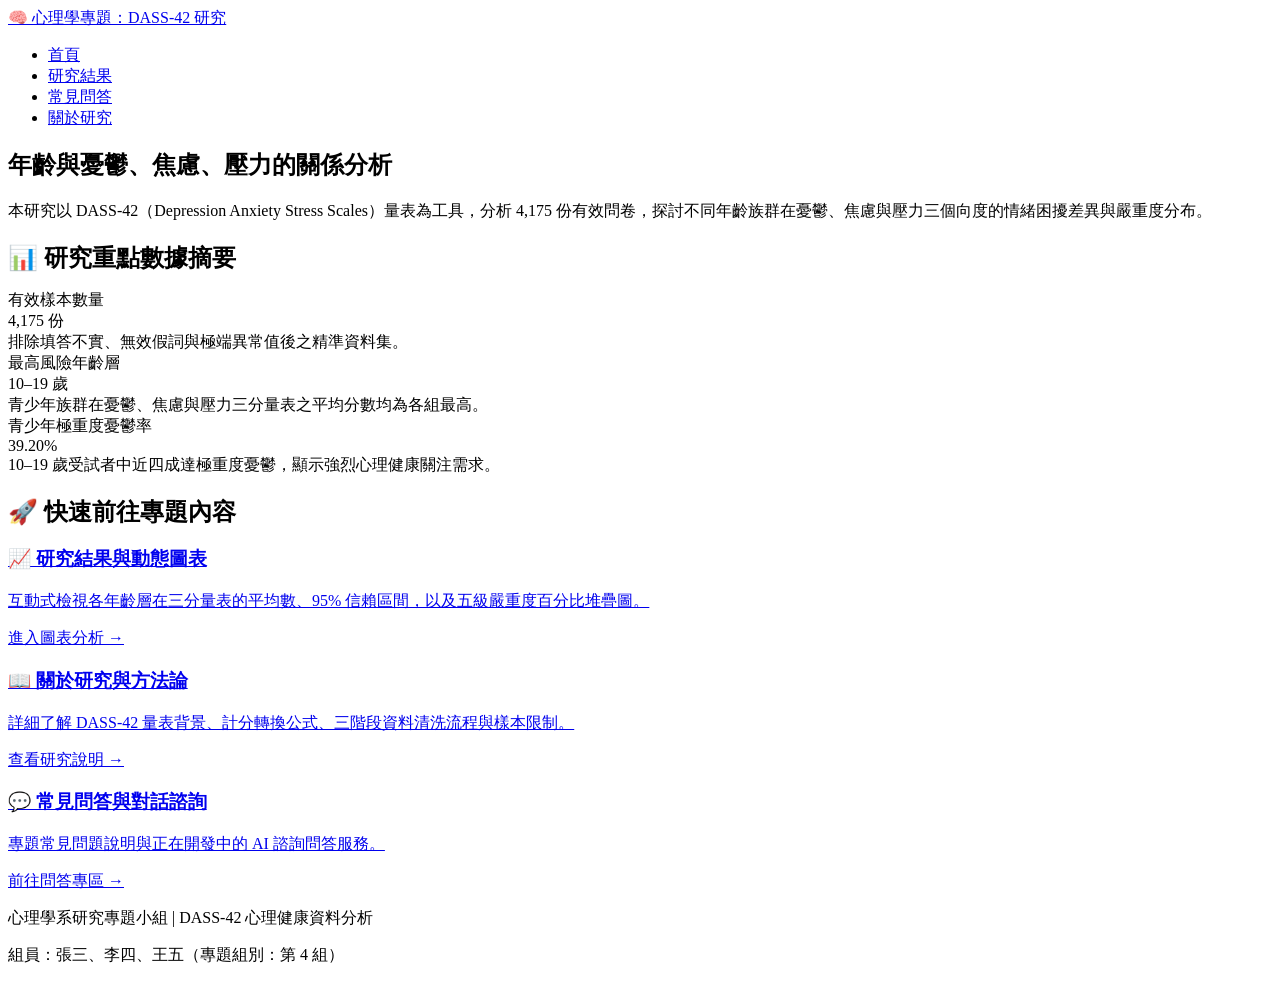
==== index.html @ f9fe6bd6 "Add files via upload" ====
<!DOCTYPE html>
<html lang="zh-TW">
<head>
  <meta charset="UTF-8">
  <meta name="viewport" content="width=device-width, initial-scale=1.0">
  <title>首頁 | 年齡與憂鬱、焦慮、壓力的關係</title>
  <link rel="stylesheet" href="style.css">
</head>
<body>

  <header>
    <div class="nav-container">
      <a href="index.html" class="logo">
        🧠 心理學專題：DASS-42 研究
      </a>
      <ul class="nav-links">
        <li><a href="index.html" class="nav-link active">首頁</a></li>
        <li><a href="results.html" class="nav-link">研究結果</a></li>
        <li><a href="ask.html" class="nav-link">常見問答</a></li>
        <li><a href="about.html" class="nav-link">關於研究</a></li>
      </ul>
    </div>
  </header>

  <main>
    <section class="hero">
      <h1>年齡與憂鬱、焦慮、壓力的關係分析</h1>
      <p>本研究以 DASS-42（Depression Anxiety Stress Scales）量表為工具，分析 4,175 份有效問卷，探討不同年齡族群在憂鬱、焦慮與壓力三個向度的情緒困擾差異與嚴重度分布。</p>
    </section>

    <h2 style="margin-bottom: 1rem; color: var(--text-dark);">📊 研究重點數據摘要</h2>
    <section class="card-grid">
      <div class="card metric-card">
        <div class="metric-label">有效樣本數量</div>
        <div class="metric-value">4,175 份</div>
        <div class="metric-desc">排除填答不實、無效假詞與極端異常值後之精準資料集。</div>
      </div>

      <div class="card metric-card">
        <div class="metric-label">最高風險年齡層</div>
        <div class="metric-value">10–19 歲</div>
        <div class="metric-desc">青少年族群在憂鬱、焦慮與壓力三分量表之平均分數均為各組最高。</div>
      </div>

      <div class="card metric-card">
        <div class="metric-label">青少年極重度憂鬱率</div>
        <div class="metric-value">39.20%</div>
        <div class="metric-desc">10–19 歲受試者中近四成達極重度憂鬱，顯示強烈心理健康關注需求。</div>
      </div>
    </section>

    <h2 style="margin-bottom: 1rem; color: var(--text-dark);">🚀 快速前往專題內容</h2>
    <section class="card-grid">
      <a href="results.html" class="card entry-card">
        <div>
          <h3>📈 研究結果與動態圖表</h3>
          <p>互動式檢視各年齡層在三分量表的平均數、95% 信賴區間，以及五級嚴重度百分比堆疊圖。</p>
        </div>
        <div class="cta">進入圖表分析 &rarr;</div>
      </a>

      <a href="about.html" class="card entry-card">
        <div>
          <h3>📖 關於研究與方法論</h3>
          <p>詳細了解 DASS-42 量表背景、計分轉換公式、三階段資料清洗流程與樣本限制。</p>
        </div>
        <div class="cta">查看研究說明 &rarr;</div>
      </a>

      <a href="ask.html" class="card entry-card">
        <div>
          <h3>💬 常見問答與對話諮詢</h3>
          <p>專題常見問題說明與正在開發中的 AI 諮詢問答服務。</p>
        </div>
        <div class="cta">前往問答專區 &rarr;</div>
      </a>
    </section>
  </main>

  <footer>
    <p>心理學系研究專題小組 | DASS-42 心理健康資料分析</p>
    <p>組員：張三、李四、王五（專題組別：第 4 組）</p>
  </footer>

</body>
</html>
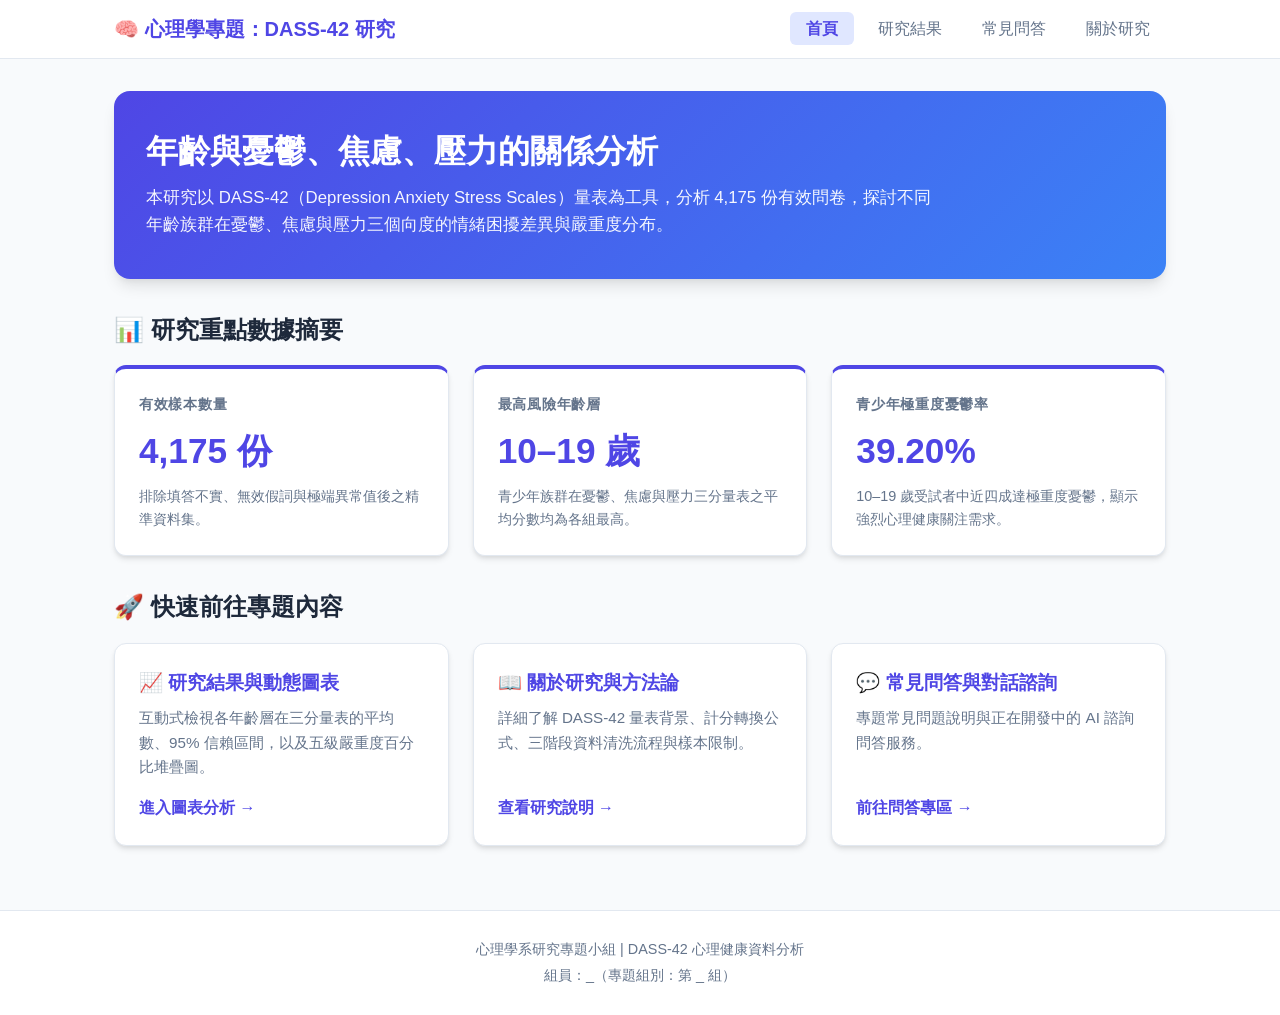
==== commit d96167c1: "Update index.html" ====
--- a/index.html
+++ b/index.html
@@ -79,8 +79,8 @@
 
   <footer>
     <p>心理學系研究專題小組 | DASS-42 心理健康資料分析</p>
-    <p>組員：張三、李四、王五（專題組別：第 4 組）</p>
+    <p>組員：_（專題組別：第 _ 組）</p>
   </footer>
 
 </body>
-</html>+</html>
--- a/style.css
+++ b/style.css
@@ -0,0 +1,400 @@
+/* style.css - 共用樣式表 */
+:root {
+  --primary: #4f46e5;
+  --primary-hover: #4338ca;
+  --primary-light: #e0e7ff;
+  --text-dark: #1e293b;
+  --text-muted: #64748b;
+  --bg-light: #f8fafc;
+  --card-bg: #ffffff;
+  --border-color: #e2e8f0;
+  --shadow: 0 4px 6px -1px rgba(0, 0, 0, 0.1), 0 2px 4px -1px rgba(0, 0, 0, 0.06);
+  --shadow-lg: 0 10px 15px -3px rgba(0, 0, 0, 0.1), 0 4px 6px -2px rgba(0, 0, 0, 0.05);
+}
+
+* {
+  box-sizing: border-box;
+  margin: 0;
+  padding: 0;
+}
+
+body {
+  font-family: -apple-system, BlinkMacSystemFont, "Segoe UI", Roboto, "Helvetica Neue", Arial, "Noto Sans TC", sans-serif;
+  background-color: var(--bg-light);
+  color: var(--text-dark);
+  line-height: 1.6;
+  min-height: 100vh;
+  display: flex;
+  flex-direction: column;
+}
+
+/* 導覽列 Header */
+header {
+  background-color: var(--card-bg);
+  border-bottom: 1px solid var(--border-color);
+  position: sticky;
+  top: 0;
+  z-index: 100;
+}
+
+.nav-container {
+  max-width: 1100px;
+  margin: 0 auto;
+  padding: 0.8rem 1.5rem;
+  display: flex;
+  justify-content: space-between;
+  align-items: center;
+  flex-wrap: wrap;
+  gap: 1rem;
+}
+
+.logo {
+  font-size: 1.25rem;
+  font-weight: 700;
+  color: var(--primary);
+  text-decoration: none;
+  display: flex;
+  align-items: center;
+  gap: 0.5rem;
+}
+
+.nav-links {
+  display: flex;
+  list-style: none;
+  gap: 0.5rem;
+}
+
+.nav-link {
+  text-decoration: none;
+  color: var(--text-muted);
+  font-weight: 500;
+  padding: 0.5rem 1rem;
+  border-radius: 0.375rem;
+  transition: all 0.2s ease;
+}
+
+.nav-link:hover {
+  color: var(--primary);
+  background-color: var(--primary-light);
+}
+
+.nav-link.active {
+  color: var(--primary);
+  background-color: var(--primary-light);
+  font-weight: 700;
+}
+
+/* 主內容區 */
+main {
+  flex: 1;
+  max-width: 1100px;
+  width: 100%;
+  margin: 2rem auto;
+  padding: 0 1.5rem;
+}
+
+/* Hero 橫幅 */
+.hero {
+  background: linear-gradient(135deg, #4f46e5 0%, #3b82f6 100%);
+  color: white;
+  padding: 2.5rem 2rem;
+  border-radius: 1rem;
+  margin-bottom: 2rem;
+  box-shadow: var(--shadow-lg);
+}
+
+.hero h1 {
+  font-size: 2rem;
+  margin-bottom: 0.8rem;
+  line-height: 1.3;
+}
+
+.hero p {
+  font-size: 1.05rem;
+  opacity: 0.95;
+  max-width: 800px;
+}
+
+/* 頁面標題 */
+.page-header {
+  margin-bottom: 2rem;
+}
+
+.page-header h1 {
+  font-size: 1.8rem;
+  color: var(--text-dark);
+  margin-bottom: 0.5rem;
+}
+
+.page-header p {
+  color: var(--text-muted);
+  font-size: 1rem;
+}
+
+/* 卡片與網格 */
+.card-grid {
+  display: grid;
+  grid-template-columns: repeat(auto-fit, minmax(280px, 1fr));
+  gap: 1.5rem;
+  margin-bottom: 2rem;
+}
+
+.card {
+  background: var(--card-bg);
+  border-radius: 0.75rem;
+  padding: 1.5rem;
+  border: 1px solid var(--border-color);
+  box-shadow: var(--shadow);
+  transition: transform 0.2s ease, box-shadow 0.2s ease;
+}
+
+.card:hover {
+  transform: translateY(-2px);
+  box-shadow: var(--shadow-lg);
+}
+
+.metric-card {
+  border-top: 4px solid var(--primary);
+}
+
+.metric-value {
+  font-size: 2.2rem;
+  font-weight: 800;
+  color: var(--primary);
+  margin: 0.4rem 0;
+}
+
+.metric-label {
+  font-size: 0.9rem;
+  font-weight: 600;
+  color: var(--text-muted);
+  text-transform: uppercase;
+  letter-spacing: 0.05em;
+}
+
+.metric-desc {
+  font-size: 0.9rem;
+  color: var(--text-muted);
+  margin-top: 0.4rem;
+}
+
+/* 入口卡片 */
+.entry-card {
+  text-decoration: none;
+  color: inherit;
+  display: flex;
+  flex-direction: column;
+  justify-content: space-between;
+}
+
+.entry-card h3 {
+  font-size: 1.2rem;
+  color: var(--primary);
+  margin-bottom: 0.5rem;
+  display: flex;
+  align-items: center;
+  gap: 0.5rem;
+}
+
+.entry-card p {
+  color: var(--text-muted);
+  font-size: 0.95rem;
+  margin-bottom: 1rem;
+}
+
+.entry-card .cta {
+  font-weight: 600;
+  color: var(--primary);
+  display: inline-flex;
+  align-items: center;
+  gap: 0.25rem;
+}
+
+/* 即將推出區塊 */
+.coming-soon-box {
+  background: var(--card-bg);
+  border: 2px dashed var(--primary-light);
+  border-radius: 1rem;
+  padding: 4rem 2rem;
+  text-align: center;
+  margin: 2rem 0;
+}
+
+.coming-soon-icon {
+  font-size: 3.5rem;
+  margin-bottom: 1rem;
+  display: inline-block;
+}
+
+.coming-soon-box h2 {
+  font-size: 1.8rem;
+  color: var(--text-dark);
+  margin-bottom: 0.8rem;
+}
+
+.coming-soon-box p {
+  color: var(--text-muted);
+  max-width: 500px;
+  margin: 0 auto;
+  font-size: 1.05rem;
+}
+
+/* 控制列 Panel */
+.control-panel {
+  background: var(--card-bg);
+  border-radius: 0.75rem;
+  padding: 1.25rem;
+  border: 1px solid var(--border-color);
+  box-shadow: var(--shadow);
+  margin-bottom: 1.5rem;
+  display: flex;
+  flex-wrap: wrap;
+  gap: 1.5rem;
+  align-items: center;
+  justify-content: space-between;
+}
+
+.control-group {
+  display: flex;
+  align-items: center;
+  gap: 0.8rem;
+  flex-wrap: wrap;
+}
+
+.control-label {
+  font-weight: 600;
+  font-size: 0.95rem;
+  color: var(--text-dark);
+}
+
+.btn-toggle {
+  background: var(--bg-light);
+  border: 1px solid var(--border-color);
+  padding: 0.5rem 1rem;
+  border-radius: 0.375rem;
+  font-weight: 600;
+  cursor: pointer;
+  color: var(--text-muted);
+  transition: all 0.2s;
+}
+
+.btn-toggle.active {
+  background: var(--primary);
+  color: white;
+  border-color: var(--primary);
+}
+
+.checkbox-label, .radio-label {
+  display: inline-flex;
+  align-items: center;
+  gap: 0.4rem;
+  cursor: pointer;
+  font-size: 0.95rem;
+  user-select: none;
+}
+
+/* 圖表容器 */
+.chart-container {
+  background: var(--card-bg);
+  border-radius: 0.75rem;
+  padding: 1.5rem;
+  border: 1px solid var(--border-color);
+  box-shadow: var(--shadow);
+  margin-bottom: 2rem;
+  position: relative;
+  height: 420px;
+}
+
+/* 表格樣式 */
+.table-wrapper {
+  background: var(--card-bg);
+  border-radius: 0.75rem;
+  border: 1px solid var(--border-color);
+  box-shadow: var(--shadow);
+  overflow-x: auto;
+  margin-bottom: 2rem;
+}
+
+table {
+  width: 100%;
+  border-collapse: collapse;
+  text-align: left;
+  font-size: 0.95rem;
+}
+
+th, td {
+  padding: 0.85rem 1rem;
+  border-bottom: 1px solid var(--border-color);
+}
+
+th {
+  background-color: #f1f5f9;
+  font-weight: 700;
+  color: var(--text-dark);
+}
+
+tr:last-child td {
+  border-bottom: none;
+}
+
+tr:hover td {
+  background-color: #f8fafc;
+}
+
+/* 內容區塊 */
+.content-section {
+  background: var(--card-bg);
+  border-radius: 0.75rem;
+  padding: 1.8rem;
+  border: 1px solid var(--border-color);
+  box-shadow: var(--shadow);
+  margin-bottom: 1.5rem;
+}
+
+.content-section h2 {
+  font-size: 1.35rem;
+  color: var(--primary);
+  margin-bottom: 1rem;
+  border-bottom: 2px solid var(--primary-light);
+  padding-bottom: 0.4rem;
+}
+
+.content-section ul, .content-section ol {
+  padding-left: 1.5rem;
+  margin-bottom: 1rem;
+}
+
+.content-section li {
+  margin-bottom: 0.5rem;
+}
+
+/* 備註說明框 */
+.note-box {
+  background-color: #eff6ff;
+  border-left: 4px solid var(--primary);
+  padding: 1.25rem;
+  border-radius: 0.5rem;
+  margin-bottom: 2rem;
+  font-size: 0.95rem;
+}
+
+.note-box h4 {
+  color: var(--primary);
+  margin-bottom: 0.4rem;
+  font-size: 1.05rem;
+}
+
+/* 頁尾 Footer */
+footer {
+  background-color: var(--card-bg);
+  border-top: 1px solid var(--border-color);
+  padding: 1.5rem 0;
+  text-align: center;
+  color: var(--text-muted);
+  font-size: 0.9rem;
+  margin-top: auto;
+}
+
+footer p {
+  margin: 0.2rem 0;
+}
